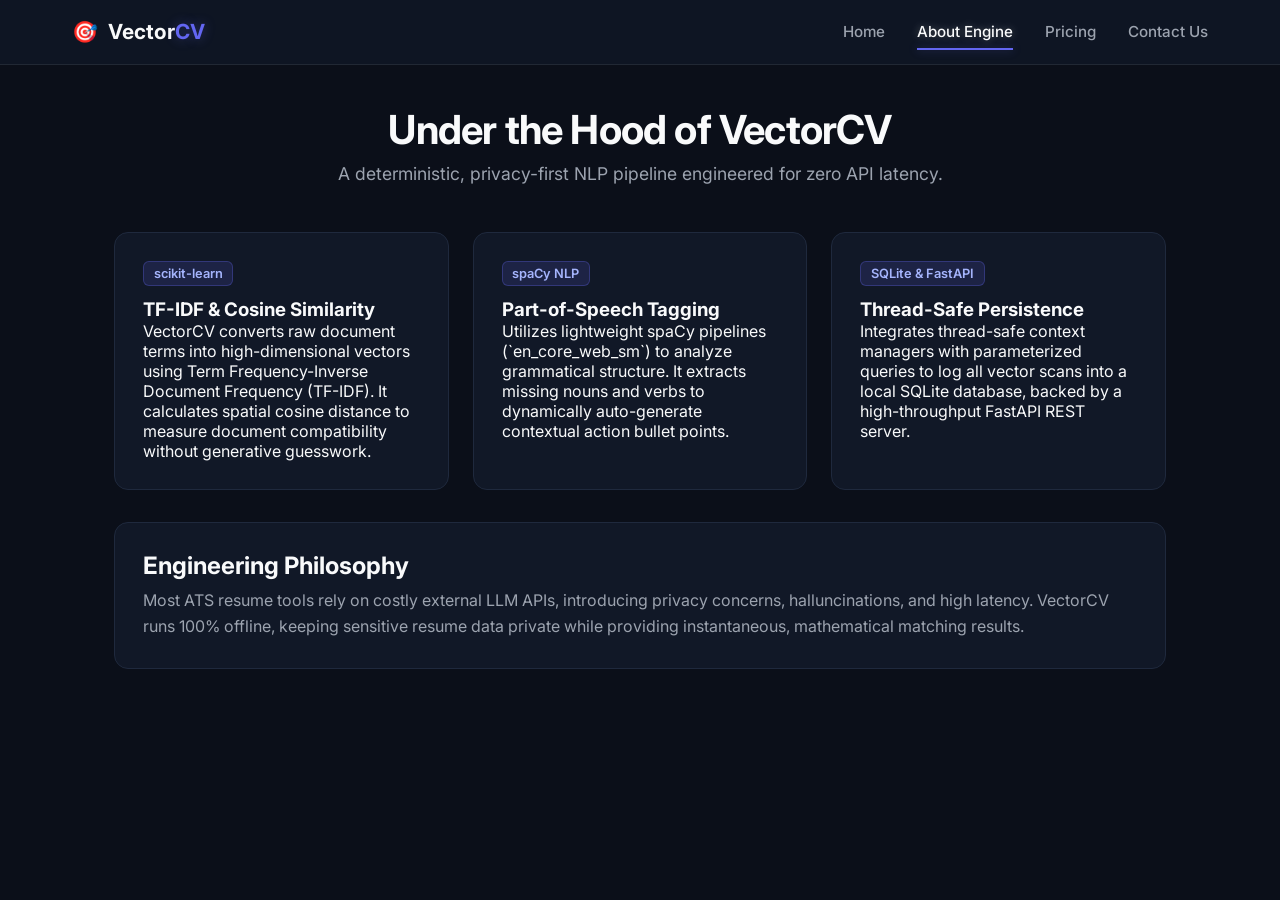
==== frontend/about.html @ 6c2bb6ef "feat: Enhance VectorCV with new features and frontend improvements - Added FastAPI dependencies to p" ====
<!DOCTYPE html>
<html lang="en">
<head>
    <meta charset="UTF-8">
    <meta name="viewport" content="width=device-width, initial-scale=1.0">
    <title>About | VectorCV</title>
    <link rel="stylesheet" href="/frontend/style.css">
    <link href="https://fonts.googleapis.com/css2?family=Inter:wght@400;500;600;700&display=swap" rel="stylesheet">
</head>
<body>

    <!-- NAVBAR -->
    <header class="navbar">
        <div class="nav-container">
            <div class="logo">
                <span class="logo-icon">🎯</span>
                <span class="logo-text">Vector<span class="highlight">CV</span></span>
            </div>
            <nav class="nav-links">
                <a href="/frontend/index.html" class="nav-link">Home</a>
                <a href="#" class="nav-link active" onclick="switchTab('about')">About Engine</a>
                <a href="/frontend/pricing.html" class="nav-link">Pricing</a>
                <a href="https://msystech.onrender.com/pages/contact.html" class="nav-link">Contact Us</a>
            </nav>
        </div>
    </header>

    <main class="container">
        <div class="hero">
            <h1>Under the Hood of VectorCV</h1>
            <p>A deterministic, privacy-first NLP pipeline engineered for zero API latency.</p>
        </div>

        <div class="about-grid">
            <div class="card">
                <span class="tech-badge">scikit-learn</span>
                <h3>TF-IDF & Cosine Similarity</h3>
                <p>VectorCV converts raw document terms into high-dimensional vectors using Term Frequency-Inverse Document Frequency (TF-IDF). It calculates spatial cosine distance to measure document compatibility without generative guesswork.</p>
            </div>

            <div class="card">
                <span class="tech-badge">spaCy NLP</span>
                <h3>Part-of-Speech Tagging</h3>
                <p>Utilizes lightweight spaCy pipelines (`en_core_web_sm`) to analyze grammatical structure. It extracts missing nouns and verbs to dynamically auto-generate contextual action bullet points.</p>
            </div>

            <div class="card">
                <span class="tech-badge">SQLite & FastAPI</span>
                <h3>Thread-Safe Persistence</h3>
                <p>Integrates thread-safe context managers with parameterized queries to log all vector scans into a local SQLite database, backed by a high-throughput FastAPI REST server.</p>
            </div>
        </div>

        <div class="card" style="margin-top: 2rem;">
            <h2>Engineering Philosophy</h2>
            <p style="color: var(--text-secondary); margin-top: 0.5rem; line-height: 1.6;">
                Most ATS resume tools rely on costly external LLM APIs, introducing privacy concerns, halluncinations, and high latency. VectorCV runs 100% offline, keeping sensitive resume data private while providing instantaneous, mathematical matching results.
            </p>
        </div>
    </main>

</body>
</html>
---- frontend/style.css ----
:root {
    --bg-color: #0b0f19;
    --card-bg: #111827;
    --card-border: #1f293d;
    --text-primary: #f9fafb;
    --text-secondary: #9ca3af;
    --accent: #6366f1;
    --accent-glow: rgba(99, 102, 241, 0.4);
    --accent-hover: #4f46e5;
    --emerald-glow: rgba(16, 185, 129, 0.3);
}

* {
    box-sizing: border-box;
    margin: 0;
    padding: 0;
    font-family: 'Inter', -apple-system, BlinkMacSystemFont, sans-serif;
}

body {
    background-color: var(--bg-color);
    color: var(--text-primary);
    min-height: 100vh;
}

/* ==================== NAVBAR & GLOW EFFECTS ==================== */
.navbar {
    background: rgba(17, 24, 39, 0.75);
    backdrop-filter: blur(16px);
    -webkit-backdrop-filter: blur(16px);
    border-bottom: 1px solid rgba(255, 255, 255, 0.08);
    position: sticky;
    top: 0;
    z-index: 100;
}

.nav-container {
    max-width: 1200px;
    margin: 0 auto;
    display: flex;
    justify-content: space-between;
    align-items: center;
    padding: 1rem 2rem;
}

.logo {
    display: flex;
    align-items: center;
    gap: 0.6rem;
    font-size: 1.3rem;
    font-weight: 700;
}

.logo-text .highlight {
    color: var(--accent);
    text-shadow: 0 0 12px var(--accent-glow);
}

.nav-links {
    display: flex;
    gap: 2rem;
}

.nav-link {
    color: var(--text-secondary);
    text-decoration: none;
    font-size: 0.95rem;
    font-weight: 500;
    position: relative;
    padding: 0.4rem 0;
    transition: color 0.3s ease;
    cursor: pointer;
}

/* Nav Link Hover & Active FX */
.nav-link::after {
    content: '';
    position: absolute;
    bottom: -2px;
    left: 0;
    width: 0%;
    height: 2px;
    background: var(--accent);
    box-shadow: 0 0 10px var(--accent-glow);
    transition: width 0.3s ease;
}

.nav-link:hover, .nav-link.active {
    color: var(--text-primary);
    text-shadow: 0 0 8px rgba(255, 255, 255, 0.3);
}

.nav-link:hover::after, .nav-link.active::after {
    width: 100%;
}

/* ==================== CONTAINER & CARDS ==================== */
.container {
    max-width: 1100px;
    margin: 2.5rem auto;
    padding: 0 1.5rem;
}

.hero {
    text-align: center;
    margin-bottom: 3rem;
}

.hero h1 {
    font-size: 2.5rem;
    margin-bottom: 0.6rem;
    letter-spacing: -0.02em;
}

.hero p {
    color: var(--text-secondary);
    font-size: 1.1rem;
}

.card {
    background: var(--card-bg);
    border: 1px solid var(--card-border);
    border-radius: 14px;
    padding: 1.75rem;
    transition: transform 0.3s ease, border-color 0.3s ease;
}

.card:hover {
    border-color: rgba(99, 102, 241, 0.3);
}

/* ==================== BUTTON GLOW EFFECTS ==================== */
.btn-primary {
    display: block;
    width: 100%;
    background: var(--accent);
    color: #ffffff;
    border: none;
    padding: 1rem;
    font-size: 1rem;
    font-weight: 600;
    border-radius: 10px;
    cursor: pointer;
    transition: all 0.3s cubic-bezier(0.4, 0, 0.2, 1);
    box-shadow: 0 0 15px var(--accent-glow);
}

.btn-primary:hover {
    background: var(--accent-hover);
    transform: translateY(-2px);
    box-shadow: 0 0 25px rgba(99, 102, 241, 0.7), 0 0 10px rgba(99, 102, 241, 0.5);
}

.btn-primary:active {
    transform: translateY(0);
}

/* ==================== SCANNER & UI INPUTS ==================== */
.scanner-grid {
    display: grid;
    grid-template-columns: 1fr 1fr;
    gap: 1.5rem;
    margin-bottom: 1.5rem;
}

.drop-zone {
    border: 2px dashed var(--card-border);
    border-radius: 10px;
    padding: 2.5rem 1rem;
    text-align: center;
    cursor: pointer;
    transition: all 0.3s ease;
}

.drop-zone:hover {
    border-color: var(--accent);
    box-shadow: inset 0 0 15px var(--accent-glow);
}

.browse-btn {
    color: var(--accent);
    font-weight: 600;
}

textarea {
    width: 100%;
    height: 180px;
    background: var(--bg-color);
    border: 1px solid var(--card-border);
    border-radius: 8px;
    padding: 0.85rem;
    color: var(--text-primary);
    resize: none;
    outline: none;
}

textarea:focus {
    border-color: var(--accent);
    box-shadow: 0 0 10px var(--accent-glow);
}

/* ==================== ABOUT PAGE STYLING ==================== */
.about-grid {
    display: grid;
    grid-template-columns: repeat(auto-fit, minmax(300px, 1fr));
    gap: 1.5rem;
    margin-top: 1.5rem;
}

.tech-badge {
    display: inline-block;
    background: rgba(99, 102, 241, 0.15);
    color: #a5b4fc;
    border: 1px solid rgba(99, 102, 241, 0.3);
    padding: 0.25rem 0.6rem;
    border-radius: 6px;
    font-size: 0.8rem;
    font-weight: 600;
    margin-bottom: 0.75rem;
}

/* ==================== PRICING PAGE STYLING ==================== */
.pricing-grid {
    display: grid;
    grid-template-columns: repeat(3, 1fr);
    gap: 1.5rem;
    margin-top: 2rem;
}

.pricing-card {
    position: relative;
    display: flex;
    flex-direction: column;
    justify-content: space-between;
}

.pricing-card.featured {
    border-color: var(--accent);
    box-shadow: 0 0 25px var(--accent-glow);
}

.badge-featured {
    position: absolute;
    top: -12px;
    right: 20px;
    background: var(--accent);
    color: white;
    font-size: 0.75rem;
    font-weight: 700;
    padding: 0.2rem 0.6rem;
    border-radius: 12px;
    box-shadow: 0 0 10px var(--accent-glow);
}

.pricing-header h3 {
    font-size: 1.25rem;
    margin-bottom: 0.5rem;
}

.pricing-price {
    font-size: 2.2rem;
    font-weight: 700;
    margin: 1rem 0;
}

.pricing-price span {
    font-size: 0.9rem;
    color: var(--text-secondary);
    font-weight: 400;
}

.pricing-features {
    list-style: none;
    margin: 1.5rem 0;
}

.pricing-features li {
    color: var(--text-secondary);
    margin-bottom: 0.6rem;
    font-size: 0.9rem;
}

/* ==================== UTILITY & METRICS ==================== */
.hidden { display: none !important; }
.tab-content { display: none; }
.tab-content.active { display: block; }

.metrics-grid {
    display: grid;
    grid-template-columns: repeat(3, 1fr);
    gap: 1rem;
    margin: 1.5rem 0;
}

.metric-card {
    background: var(--card-bg);
    border: 1px solid var(--card-border);
    border-radius: 10px;
    padding: 1.25rem;
    text-align: center;
}

.metric-value {
    font-size: 2rem;
    font-weight: 700;
    color: var(--accent);
    text-shadow: 0 0 10px var(--accent-glow);
}

.keyword-chips {
    display: flex;
    flex-wrap: wrap;
    gap: 0.5rem;
    margin-top: 1rem;
}

.chip {
    background: rgba(99, 102, 241, 0.15);
    color: #a5b4fc;
    border: 1px solid var(--accent);
    padding: 0.4rem 0.8rem;
    border-radius: 20px;
    font-size: 0.85rem;
}

.bullet-list { margin-top: 1rem; padding-left: 1.25rem; }
.bullet-list li { margin-bottom: 0.75rem; color: var(--text-secondary); }

.loading-state { text-align: center; margin: 2rem 0; }
.spinner {
    width: 42px; height: 42px;
    border: 4px solid var(--card-border);
    border-top: 4px solid var(--accent);
    border-radius: 50%;
    animation: spin 1s linear infinite;
    margin: 0 auto 1rem;
}
@keyframes spin { 0% { transform: rotate(0deg); } 100% { transform: rotate(360deg); } }
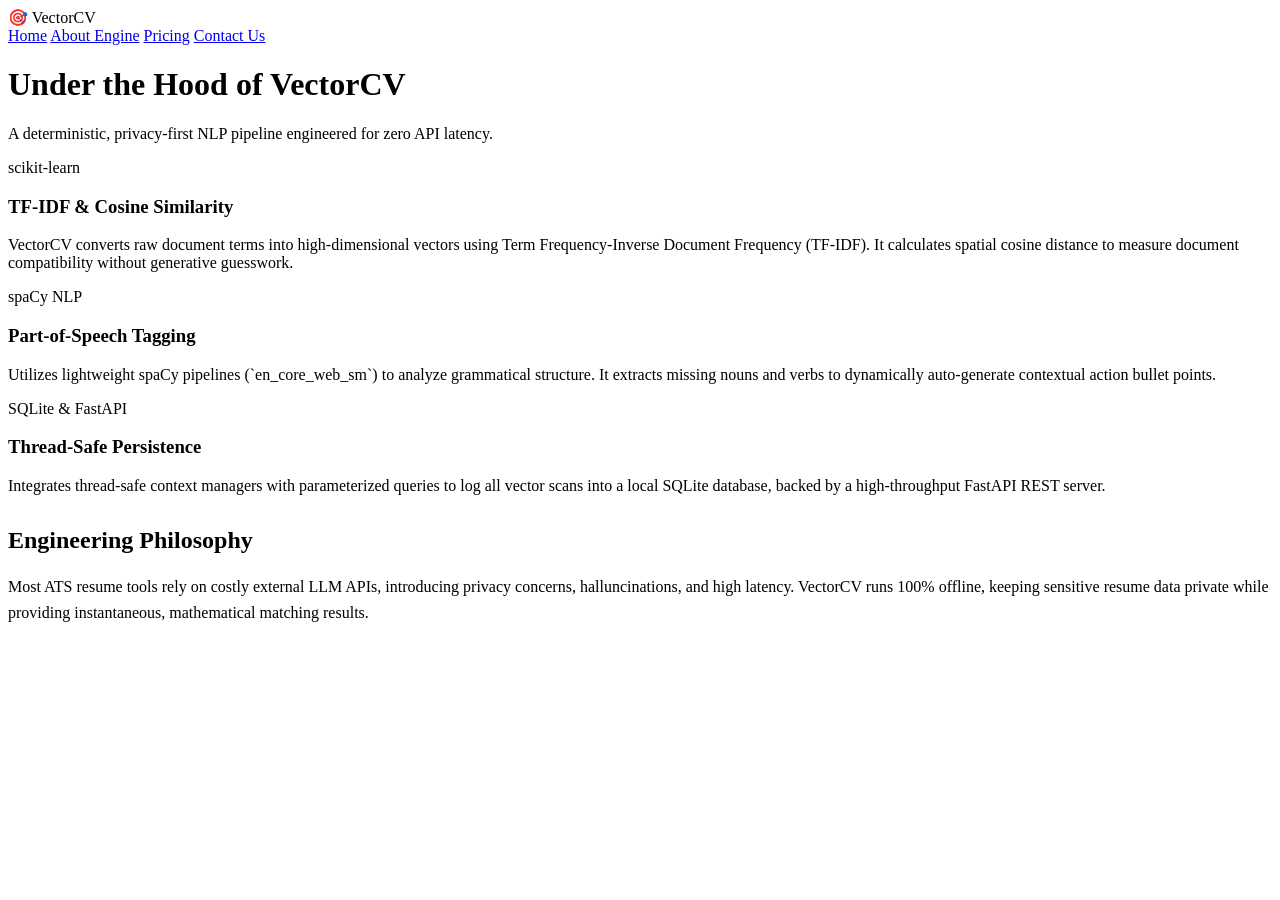
==== commit 1a0b167b: "feat: Update frontend navigation and styling; enhance contact redirection and add multipart support" ====
--- a/frontend/about.html
+++ b/frontend/about.html
@@ -1,12 +1,14 @@
 <!DOCTYPE html>
 <html lang="en">
+
 <head>
     <meta charset="UTF-8">
     <meta name="viewport" content="width=device-width, initial-scale=1.0">
     <title>About | VectorCV</title>
-    <link rel="stylesheet" href="/frontend/style.css">
+    <link rel="stylesheet" href="/static/style.css">
     <link href="https://fonts.googleapis.com/css2?family=Inter:wght@400;500;600;700&display=swap" rel="stylesheet">
 </head>
+
 <body>
 
     <!-- NAVBAR -->
@@ -17,10 +19,10 @@
                 <span class="logo-text">Vector<span class="highlight">CV</span></span>
             </div>
             <nav class="nav-links">
-                <a href="/frontend/index.html" class="nav-link">Home</a>
-                <a href="#" class="nav-link active" onclick="switchTab('about')">About Engine</a>
-                <a href="/frontend/pricing.html" class="nav-link">Pricing</a>
-                <a href="https://msystech.onrender.com/pages/contact.html" class="nav-link">Contact Us</a>
+                <a href="/" class="nav-link">Home</a>
+                <a href="/about" class="nav-link active" onclick="switchTab('about')">About Engine</a>
+                <a href="/pricing" class="nav-link">Pricing</a>
+                <a href="/contact" class="nav-link">Contact Us</a>
             </nav>
         </div>
     </header>
@@ -35,29 +37,36 @@
             <div class="card">
                 <span class="tech-badge">scikit-learn</span>
                 <h3>TF-IDF & Cosine Similarity</h3>
-                <p>VectorCV converts raw document terms into high-dimensional vectors using Term Frequency-Inverse Document Frequency (TF-IDF). It calculates spatial cosine distance to measure document compatibility without generative guesswork.</p>
+                <p>VectorCV converts raw document terms into high-dimensional vectors using Term Frequency-Inverse
+                    Document Frequency (TF-IDF). It calculates spatial cosine distance to measure document compatibility
+                    without generative guesswork.</p>
             </div>
 
             <div class="card">
                 <span class="tech-badge">spaCy NLP</span>
                 <h3>Part-of-Speech Tagging</h3>
-                <p>Utilizes lightweight spaCy pipelines (`en_core_web_sm`) to analyze grammatical structure. It extracts missing nouns and verbs to dynamically auto-generate contextual action bullet points.</p>
+                <p>Utilizes lightweight spaCy pipelines (`en_core_web_sm`) to analyze grammatical structure. It extracts
+                    missing nouns and verbs to dynamically auto-generate contextual action bullet points.</p>
             </div>
 
             <div class="card">
                 <span class="tech-badge">SQLite & FastAPI</span>
                 <h3>Thread-Safe Persistence</h3>
-                <p>Integrates thread-safe context managers with parameterized queries to log all vector scans into a local SQLite database, backed by a high-throughput FastAPI REST server.</p>
+                <p>Integrates thread-safe context managers with parameterized queries to log all vector scans into a
+                    local SQLite database, backed by a high-throughput FastAPI REST server.</p>
             </div>
         </div>
 
         <div class="card" style="margin-top: 2rem;">
             <h2>Engineering Philosophy</h2>
             <p style="color: var(--text-secondary); margin-top: 0.5rem; line-height: 1.6;">
-                Most ATS resume tools rely on costly external LLM APIs, introducing privacy concerns, halluncinations, and high latency. VectorCV runs 100% offline, keeping sensitive resume data private while providing instantaneous, mathematical matching results.
+                Most ATS resume tools rely on costly external LLM APIs, introducing privacy concerns, halluncinations,
+                and high latency. VectorCV runs 100% offline, keeping sensitive resume data private while providing
+                instantaneous, mathematical matching results.
             </p>
         </div>
     </main>
 
 </body>
+
 </html>
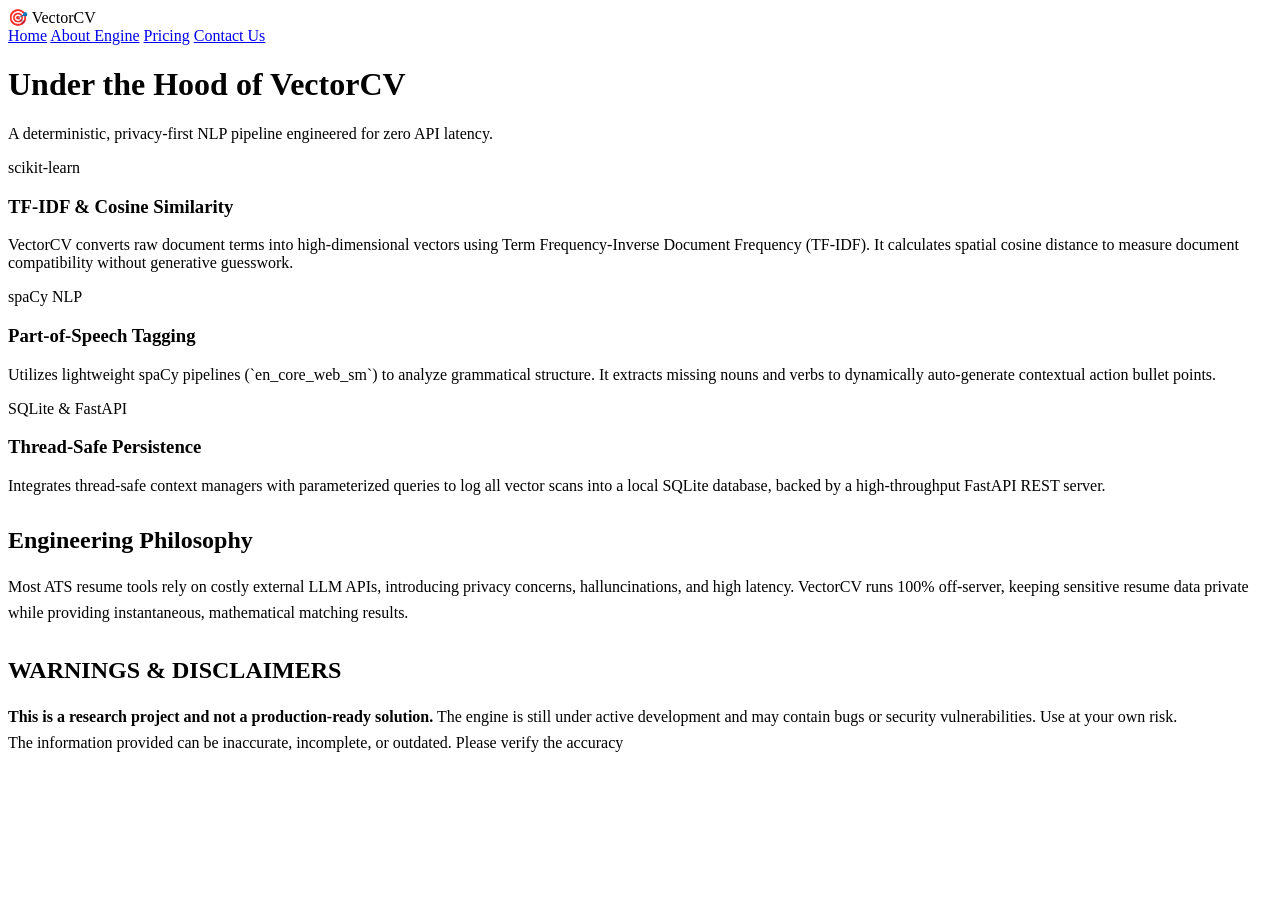
==== commit 49ec8708: "feat: Add warnings and disclaimers section to About page for user awareness" ====
--- a/frontend/about.html
+++ b/frontend/about.html
@@ -61,8 +61,16 @@
             <h2>Engineering Philosophy</h2>
             <p style="color: var(--text-secondary); margin-top: 0.5rem; line-height: 1.6;">
                 Most ATS resume tools rely on costly external LLM APIs, introducing privacy concerns, halluncinations,
-                and high latency. VectorCV runs 100% offline, keeping sensitive resume data private while providing
+                and high latency. VectorCV runs 100% off-server, keeping sensitive resume data private while providing
                 instantaneous, mathematical matching results.
+            </p>
+        </div>
+        <div class="card" style="margin-top: 2rem;">
+            <h2>WARNINGS & DISCLAIMERS</h2>
+            <p style="color: var(--text-secondary); margin-top: 0.5rem; line-height: 1.6;">
+                <b>This is a research project and not a production-ready solution.</b> The engine is still under active
+                development and may contain bugs or security vulnerabilities. Use at your own risk.
+                <br />The information provided can be inaccurate, incomplete, or outdated. Please verify the accuracy
             </p>
         </div>
     </main>
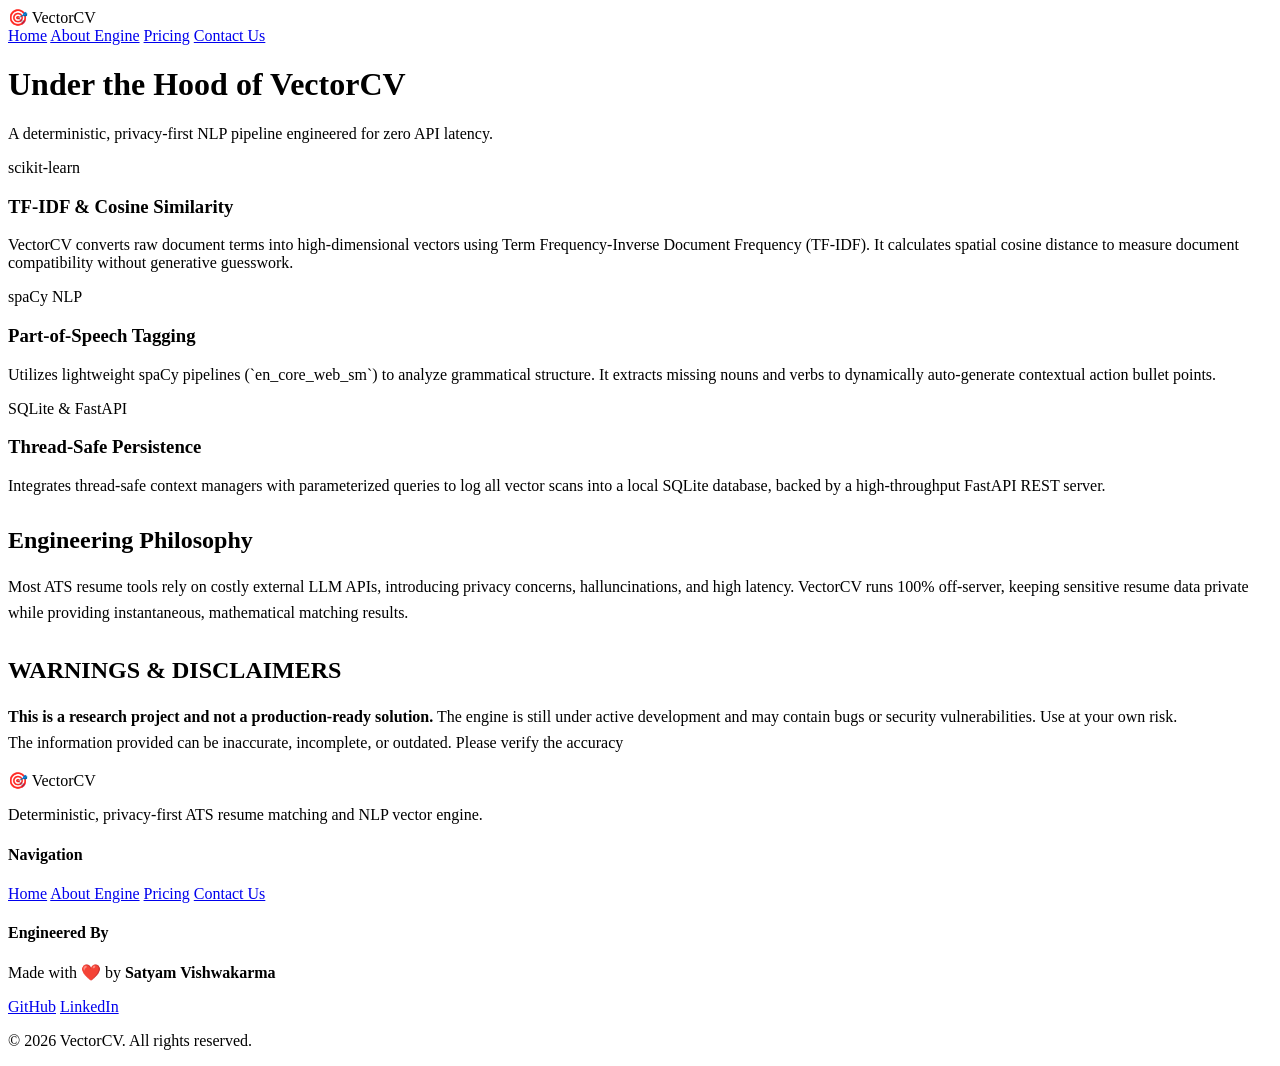
==== commit ccbe557b: "Add requirements.txt and Vercel configuration for deployment - Created requirements.txt to manage pr" ====
--- a/frontend/about.html
+++ b/frontend/about.html
@@ -74,7 +74,39 @@
             </p>
         </div>
     </main>
+    <!-- FOOTER / BOTTOM BAR -->
+    <footer class="footer">
+        <div class="footer-container">
+            <div class="footer-brand">
+                <div class="logo">
+                    <span class="logo-icon">🎯</span>
+                    <span class="logo-text">Vector<span class="highlight">CV</span></span>
+                </div>
+                <p class="footer-tagline">Deterministic, privacy-first ATS resume matching and NLP vector engine.</p>
+            </div>
 
+            <div class="footer-nav">
+                <h4>Navigation</h4>
+                <a href="/">Home</a>
+                <a href="/about">About Engine</a>
+                <a href="/pricing">Pricing</a>
+                <a href="/contact">Contact Us</a>
+            </div>
+
+            <div class="footer-maker">
+                <h4>Engineered By</h4>
+                <p>Made with ❤️ by <strong>Satyam Vishwakarma</strong></p>
+                <div class="footer-socials">
+                    <a href="https://github.com" target="_blank" rel="noopener">GitHub</a>
+                    <a href="https://linkedin.com" target="_blank" rel="noopener">LinkedIn</a>
+                </div>
+            </div>
+        </div>
+
+        <div class="footer-bottom">
+            <p>&copy; 2026 VectorCV. All rights reserved.</p>
+        </div>
+    </footer>
 </body>
 
 </html>
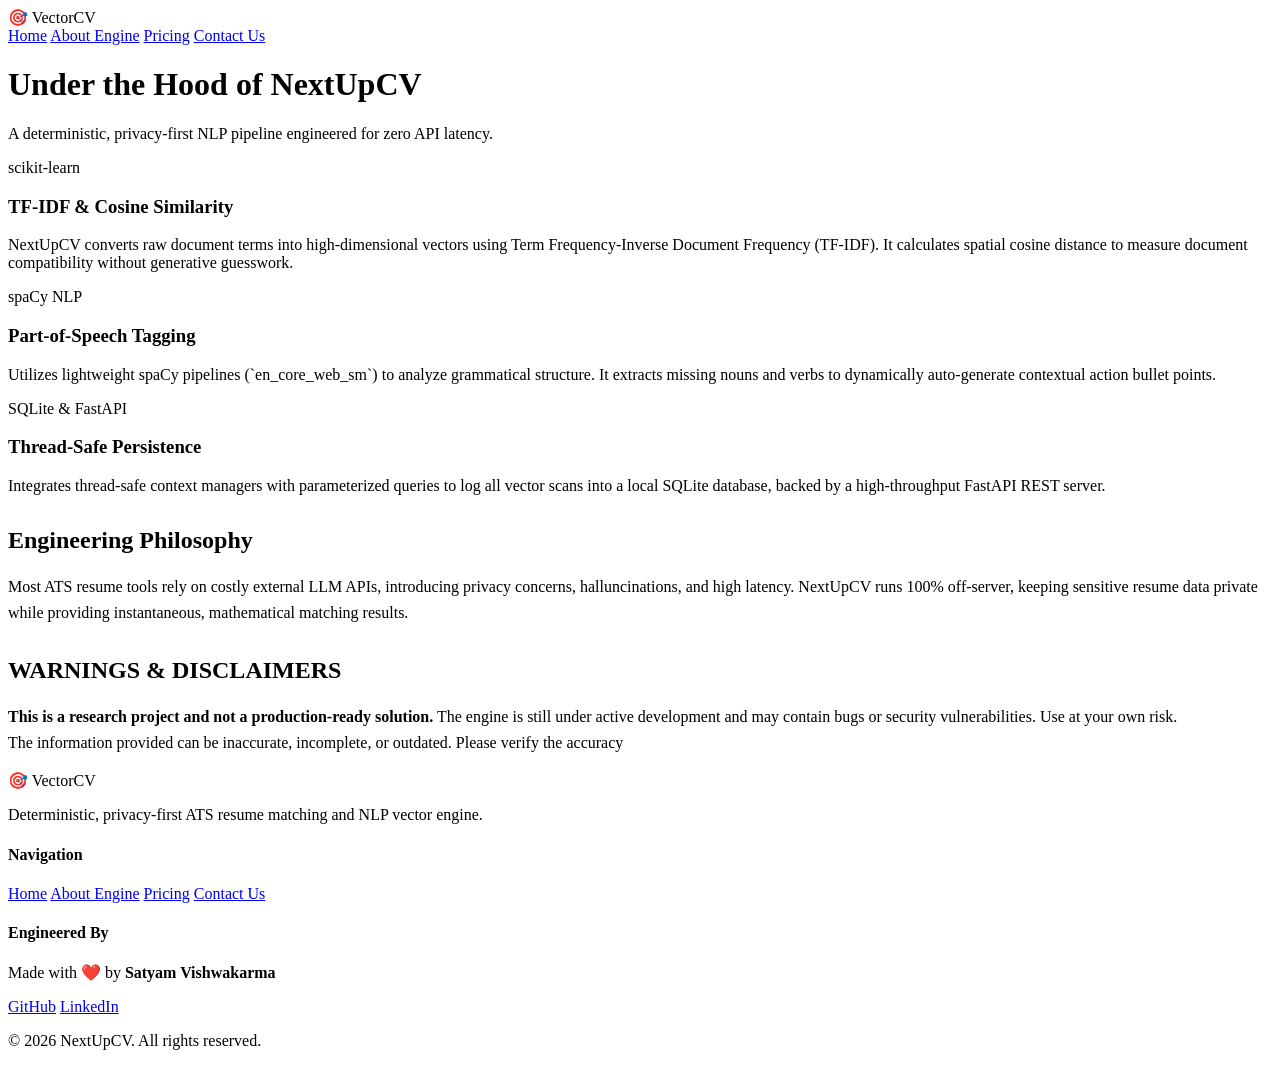
==== commit 17616ef0: "feat: Initialize NextUpCV project structure with core modules - Added __init__.py files to facilitat" ====
--- a/frontend/about.html
+++ b/frontend/about.html
@@ -4,7 +4,7 @@
 <head>
     <meta charset="UTF-8">
     <meta name="viewport" content="width=device-width, initial-scale=1.0">
-    <title>About | VectorCV</title>
+    <title>About | NextUpCV</title>
     <link rel="stylesheet" href="/static/style.css">
     <link href="https://fonts.googleapis.com/css2?family=Inter:wght@400;500;600;700&display=swap" rel="stylesheet">
 </head>
@@ -29,7 +29,7 @@
 
     <main class="container">
         <div class="hero">
-            <h1>Under the Hood of VectorCV</h1>
+            <h1>Under the Hood of NextUpCV</h1>
             <p>A deterministic, privacy-first NLP pipeline engineered for zero API latency.</p>
         </div>
 
@@ -37,7 +37,7 @@
             <div class="card">
                 <span class="tech-badge">scikit-learn</span>
                 <h3>TF-IDF & Cosine Similarity</h3>
-                <p>VectorCV converts raw document terms into high-dimensional vectors using Term Frequency-Inverse
+                <p>NextUpCV converts raw document terms into high-dimensional vectors using Term Frequency-Inverse
                     Document Frequency (TF-IDF). It calculates spatial cosine distance to measure document compatibility
                     without generative guesswork.</p>
             </div>
@@ -61,7 +61,7 @@
             <h2>Engineering Philosophy</h2>
             <p style="color: var(--text-secondary); margin-top: 0.5rem; line-height: 1.6;">
                 Most ATS resume tools rely on costly external LLM APIs, introducing privacy concerns, halluncinations,
-                and high latency. VectorCV runs 100% off-server, keeping sensitive resume data private while providing
+                and high latency. NextUpCV runs 100% off-server, keeping sensitive resume data private while providing
                 instantaneous, mathematical matching results.
             </p>
         </div>
@@ -104,7 +104,7 @@
         </div>
 
         <div class="footer-bottom">
-            <p>&copy; 2026 VectorCV. All rights reserved.</p>
+            <p>&copy; 2026 NextUpCV. All rights reserved.</p>
         </div>
     </footer>
 </body>
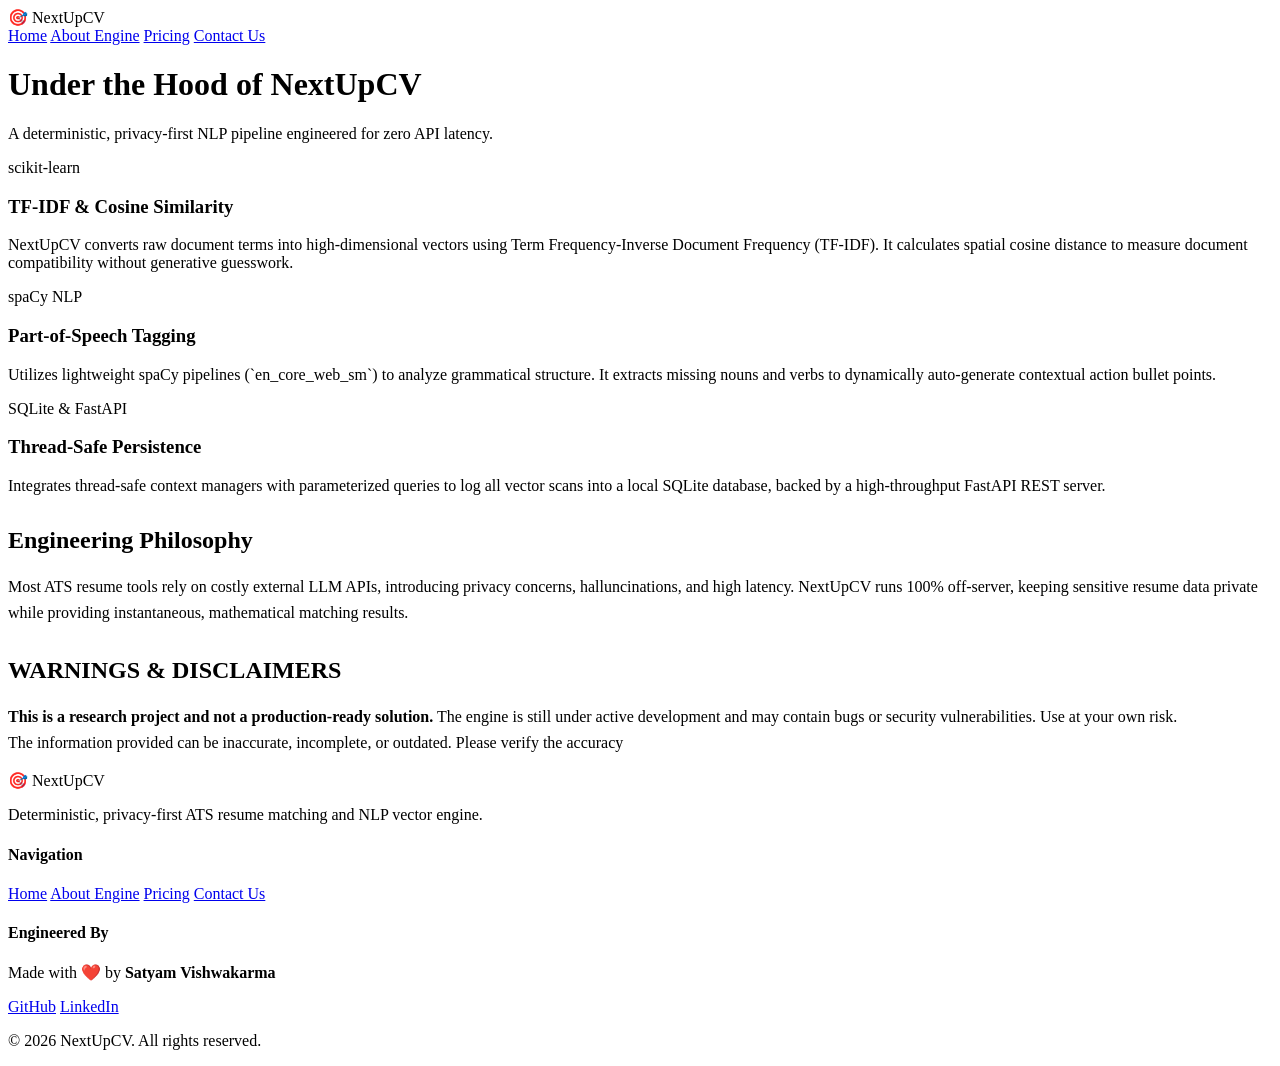
==== commit 028480f0: "fix: Update branding from 'VectorCV' to 'NextUpCV' in HTML files" ====
--- a/frontend/about.html
+++ b/frontend/about.html
@@ -16,7 +16,7 @@
         <div class="nav-container">
             <div class="logo">
                 <span class="logo-icon">🎯</span>
-                <span class="logo-text">Vector<span class="highlight">CV</span></span>
+                <span class="logo-text">NextUp<span class="highlight">CV</span></span>
             </div>
             <nav class="nav-links">
                 <a href="/" class="nav-link">Home</a>
@@ -80,7 +80,7 @@
             <div class="footer-brand">
                 <div class="logo">
                     <span class="logo-icon">🎯</span>
-                    <span class="logo-text">Vector<span class="highlight">CV</span></span>
+                    <span class="logo-text">NextUp<span class="highlight">CV</span></span>
                 </div>
                 <p class="footer-tagline">Deterministic, privacy-first ATS resume matching and NLP vector engine.</p>
             </div>
